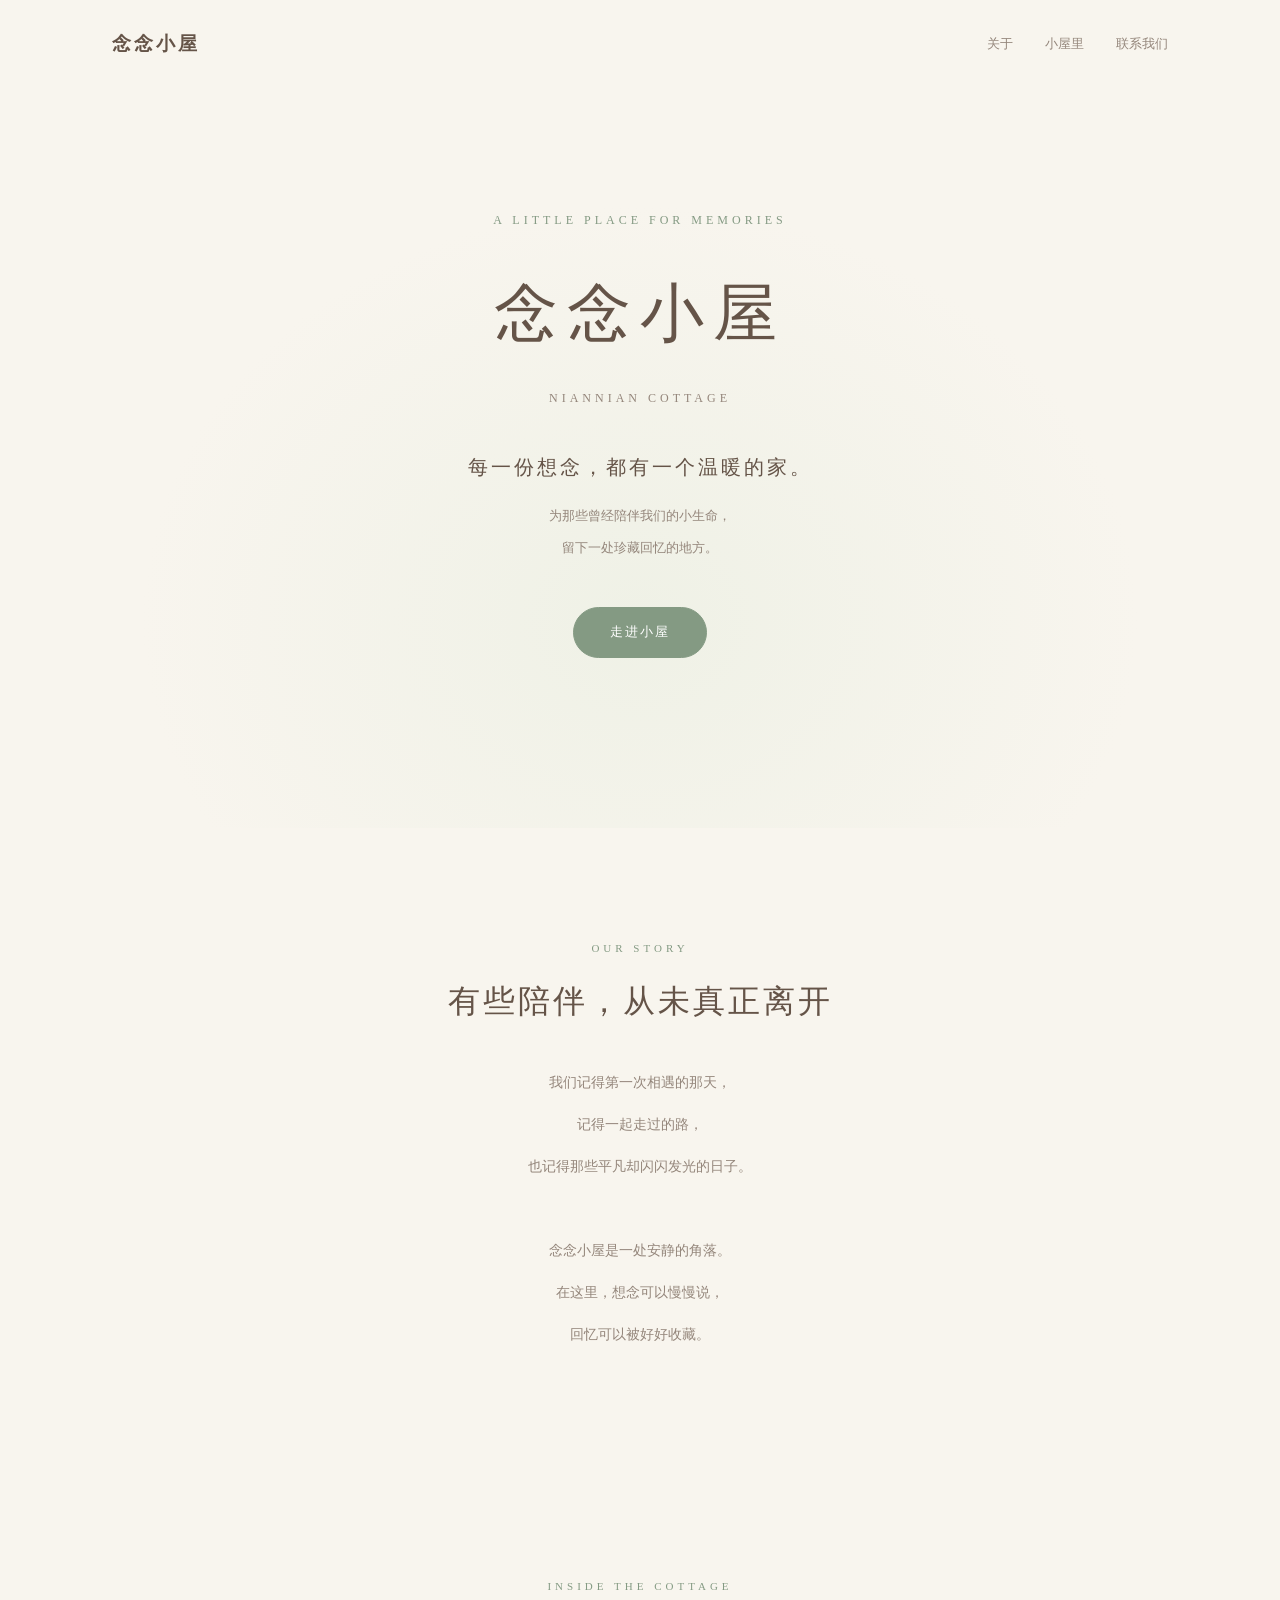
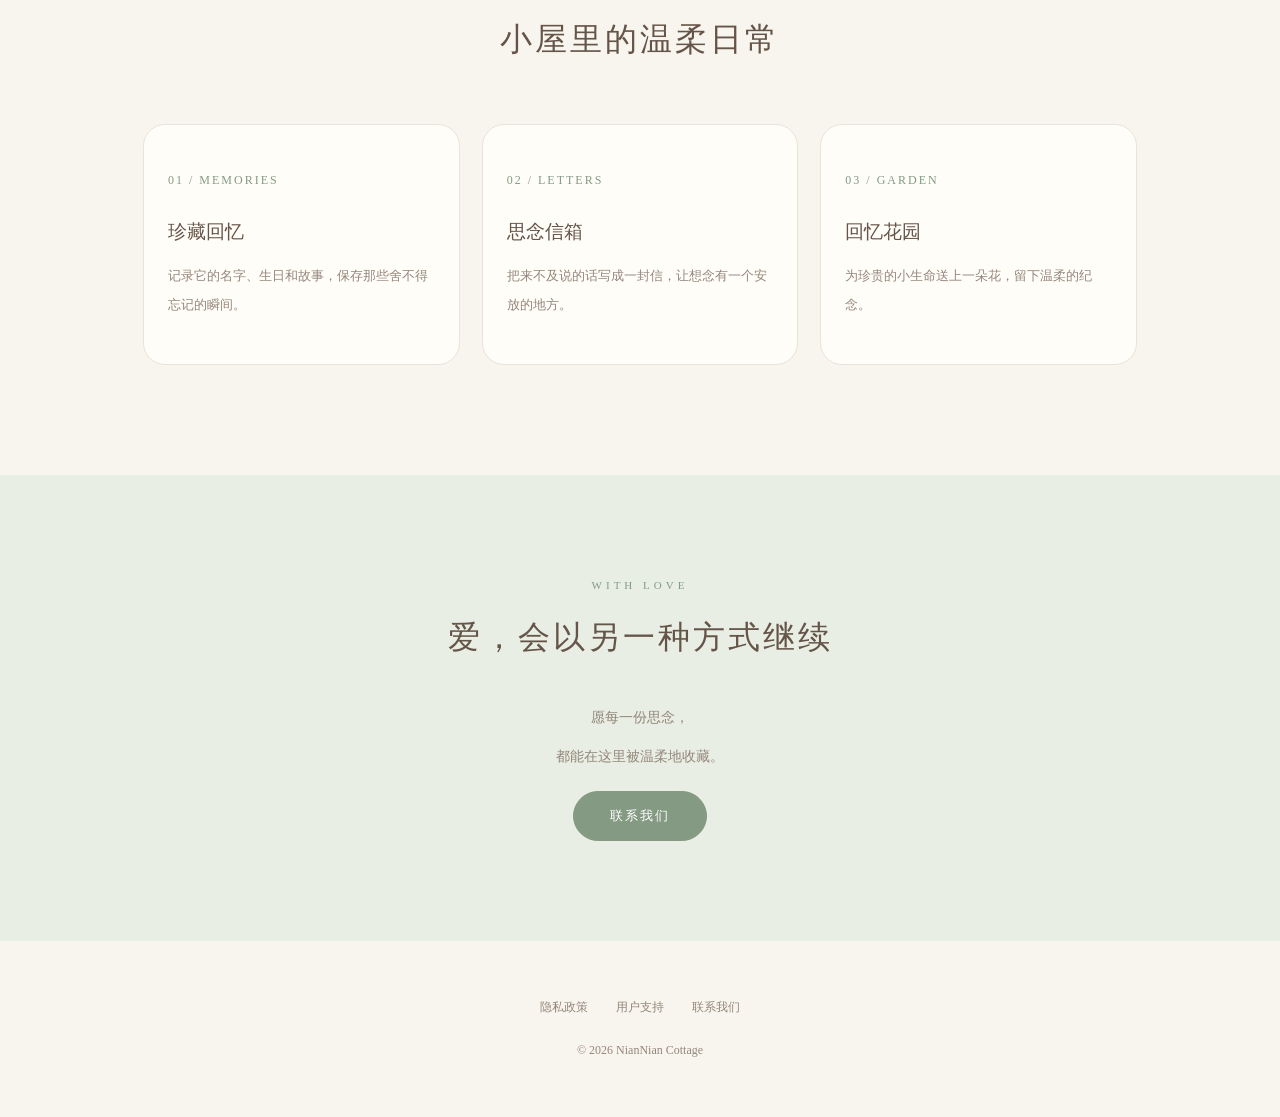
==== index.html @ 9a3329bd "Create index.html" ====
<!DOCTYPE html>
<html lang="zh-CN">
<head>
  <meta charset="UTF-8">
  <meta name="viewport" content="width=device-width, initial-scale=1.0">
  <meta name="theme-color" content="#F8F5EE">
  <meta name="description" content="念念小屋，为每一份珍贵的陪伴留下一处温暖的家。">
  <title>念念小屋 | NianNian Cottage</title>

  <style>
    :root {
      --cream: #F8F5EE;
      --paper: #FFFDF8;
      --brown: #655448;
      --muted: #94867B;
      --sage: #849A83;
      --light-green: #E8EEE4;
      --line: #E9E3D9;
    }

    * { box-sizing: border-box; }

    html { scroll-behavior: smooth; }

    body {
      margin: 0;
      background: var(--cream);
      color: var(--brown);
      font-family: "Noto Serif SC", "Songti SC",
                   "Microsoft YaHei", serif;
      line-height: 1.9;
      overflow-x: hidden;
    }

    a { color: inherit; text-decoration: none; }

    header {
      position: relative;
      z-index: 5;
      display: flex;
      justify-content: space-between;
      align-items: center;
      max-width: 1120px;
      margin: auto;
      padding: 26px 32px;
    }

    .logo {
      font-size: 19px;
      font-weight: 600;
      letter-spacing: 3px;
    }

    nav { display: flex; gap: 32px; }

    nav a {
      font-size: 13px;
      color: var(--muted);
      transition: color .3s;
    }

    nav a:hover { color: var(--sage); }

    .hero {
      position: relative;
      min-height: 740px;
      display: flex;
      align-items: center;
      justify-content: center;
      text-align: center;
      padding: 90px 24px 140px;
      overflow: hidden;
      background:
        radial-gradient(ellipse at 50% 72%,
          #EFF1E6 0%, transparent 55%),
        var(--cream);
    }

    .hero-content {
      position: relative;
      z-index: 2;
      animation: appear 1.7s ease both;
    }

    .eyebrow {
      color: var(--sage);
      font-size: 12px;
      letter-spacing: 4px;
      margin-bottom: 22px;
    }

    h1 {
      font-size: clamp(38px, 6vw, 64px);
      font-weight: 500;
      letter-spacing: 9px;
      margin: 0 0 12px;
    }

    .english {
      color: var(--muted);
      font-size: 12px;
      letter-spacing: 4px;
      margin-bottom: 38px;
    }

    .hero-message {
      font-size: clamp(16px, 2vw, 20px);
      letter-spacing: 3px;
      margin-bottom: 14px;
    }

    .hero-sub {
      font-size: 13px;
      color: var(--muted);
      line-height: 2.5;
      margin-bottom: 42px;
    }

    .button {
      display: inline-block;
      border: 1px solid var(--sage);
      background: var(--sage);
      color: white;
      padding: 12px 36px;
      border-radius: 30px;
      font-size: 13px;
      letter-spacing: 2px;
      transition: transform .3s, background .3s;
    }

    .button:hover {
      transform: translateY(-3px);
      background: #70876F;
    }

    .petal {
      position: absolute;
      top: -40px;
      width: 11px;
      height: 17px;
      border-radius: 80% 10% 80% 10%;
      background: #EAC9C4;
      opacity: .55;
      pointer-events: none;
      animation: fall linear infinite;
    }

    @keyframes fall {
      0% {
        transform: translate3d(0,-30px,0) rotate(0);
        opacity: 0;
      }
      12% { opacity: .55; }
      85% { opacity: .45; }
      100% {
        transform: translate3d(90px,850px,0) rotate(270deg);
        opacity: 0;
      }
    }

    @keyframes appear {
      from { opacity: 0; transform: translateY(24px); }
      to { opacity: 1; transform: translateY(0); }
    }

    section.content {
      max-width: 1050px;
      margin: auto;
      padding: 110px 28px;
      text-align: center;
    }

    .section-label {
      font-size: 11px;
      letter-spacing: 4px;
      color: var(--sage);
      margin-bottom: 12px;
    }

    h2 {
      font-size: clamp(23px, 3vw, 32px);
      font-weight: 500;
      letter-spacing: 3px;
      margin: 0 0 30px;
    }

    .intro {
      max-width: 600px;
      margin: auto;
      font-size: 14px;
      line-height: 3;
      color: var(--muted);
    }

    .features {
      display: grid;
      grid-template-columns: repeat(3, 1fr);
      gap: 22px;
      margin-top: 55px;
    }

    .feature {
      background: var(--paper);
      border: 1px solid var(--line);
      border-radius: 22px;
      padding: 44px 24px;
      text-align: left;
      transition: transform .4s, box-shadow .4s;
    }

    .feature:hover {
      transform: translateY(-5px);
      box-shadow: 0 12px 35px #6554480B;
    }

    .feature-number {
      color: var(--sage);
      font-size: 12px;
      letter-spacing: 2px;
    }

    .feature h3 {
      font-size: 19px;
      font-weight: 500;
      margin: 22px 0 12px;
    }

    .feature p {
      color: var(--muted);
      font-size: 13px;
      line-height: 2.2;
      margin: 0;
    }

    .letter-section {
      background: var(--light-green);
      padding: 100px 25px;
      text-align: center;
    }

    .letter-section p {
      font-size: 14px;
      color: var(--muted);
      line-height: 2.8;
    }

    footer {
      text-align: center;
      padding: 55px 20px;
      color: var(--muted);
      font-size: 12px;
    }

    .footer-links {
      display: flex;
      justify-content: center;
      gap: 28px;
      margin-bottom: 20px;
    }

    .reveal {
      opacity: 0;
      transform: translateY(25px);
      transition: opacity 1s ease, transform 1s ease;
    }

    .reveal.visible {
      opacity: 1;
      transform: translateY(0);
    }

    @media (max-width: 700px) {
      header { padding: 22px 20px; }
      .logo { font-size: 15px; }
      nav { gap: 15px; }
      nav a { font-size: 11px; }
      .hero { min-height: 650px; }
      h1 { letter-spacing: 5px; }
      .features { grid-template-columns: 1fr; }
      section.content { padding: 80px 24px; }
      .feature { padding: 32px 26px; }
    }

    @media (prefers-reduced-motion: reduce) {
      *, *::before, *::after {
        animation: none !important;
        transition: none !important;
        scroll-behavior: auto !important;
      }
      .reveal { opacity: 1; transform: none; }
    }
  </style>
</head>

<body>
  <header>
    <a class="logo" href="#">念念小屋</a>
    <nav>
      <a href="#about">关于</a>
      <a href="#features">小屋里</a>
      <a href="#contact">联系我们</a>
    </nav>
  </header>

  <main>
    <section class="hero" id="home">
      <div class="hero-content">
        <div class="eyebrow">A LITTLE PLACE FOR MEMORIES</div>
        <h1>念念小屋</h1>
        <div class="english">NIANNIAN COTTAGE</div>

        <div class="hero-message">
          每一份想念，都有一个温暖的家。
        </div>

        <p class="hero-sub">
          为那些曾经陪伴我们的小生命，<br>
          留下一处珍藏回忆的地方。
        </p>

        <a class="button" href="#about">走进小屋</a>
      </div>
    </section>

    <section class="content reveal" id="about">
      <div class="section-label">OUR STORY</div>
      <h2>有些陪伴，从未真正离开</h2>

      <p class="intro">
        我们记得第一次相遇的那天，<br>
        记得一起走过的路，<br>
        也记得那些平凡却闪闪发光的日子。<br><br>
        念念小屋是一处安静的角落。<br>
        在这里，想念可以慢慢说，<br>
        回忆可以被好好收藏。
      </p>
    </section>

    <section class="content" id="features">
      <div class="reveal">
        <div class="section-label">INSIDE THE COTTAGE</div>
        <h2>小屋里的温柔日常</h2>
      </div>

      <div class="features">
        <article class="feature reveal">
          <div class="feature-number">01 / MEMORIES</div>
          <h3>珍藏回忆</h3>
          <p>记录它的名字、生日和故事，保存那些舍不得忘记的瞬间。</p>
        </article>

        <article class="feature reveal">
          <div class="feature-number">02 / LETTERS</div>
          <h3>思念信箱</h3>
          <p>把来不及说的话写成一封信，让想念有一个安放的地方。</p>
        </article>

        <article class="feature reveal">
          <div class="feature-number">03 / GARDEN</div>
          <h3>回忆花园</h3>
          <p>为珍贵的小生命送上一朵花，留下温柔的纪念。</p>
        </article>
      </div>
    </section>

    <section class="letter-section" id="contact">
      <div class="reveal">
        <div class="section-label">WITH LOVE</div>
        <h2>爱，会以另一种方式继续</h2>
        <p>
          愿每一份思念，<br>
          都能在这里被温柔地收藏。
        </p>
        <a class="button" href="mailto:nianniancottage@yeah.net">
          联系我们
        </a>
      </div>
    </section>
  </main>

  <footer>
    <div class="footer-links">
      <a href="privacy.html">隐私政策</a>
      <a href="support.html">用户支持</a>
      <a href="mailto:nianniancottage@yeah.net">联系我们</a>
    </div>
    <div>© 2026 NianNian Cottage</div>
  </footer>

  <script>
    // 少量缓慢飘落的花瓣
    const hero = document.querySelector(".hero");

    for (let i = 0; i < 9; i++) {
      const petal = document.createElement("span");
      petal.className = "petal";
      petal.style.left = (8 + Math.random() * 84) + "%";
      petal.style.animationDuration = (12 + Math.random() * 10) + "s";
      petal.style.animationDelay = (-Math.random() * 20) + "s";
      petal.style.transform = `scale(${0.6 + Math.random() * 0.6})`;
      hero.appendChild(petal);
    }

    // 滚动时柔和浮现
    if ("IntersectionObserver" in window) {
      const observer = new IntersectionObserver(entries => {
        entries.forEach(entry => {
          if (entry.isIntersecting) {
            entry.target.classList.add("visible");
            observer.unobserve(entry.target);
          }
        });
      }, { threshold: 0.12 });

      document.querySelectorAll(".reveal").forEach(el => {
        observer.observe(el);
      });
    } else {
      document.querySelectorAll(".reveal").forEach(el => {
        el.classList.add("visible");
      });
    }
  </script>
</body>
</html>
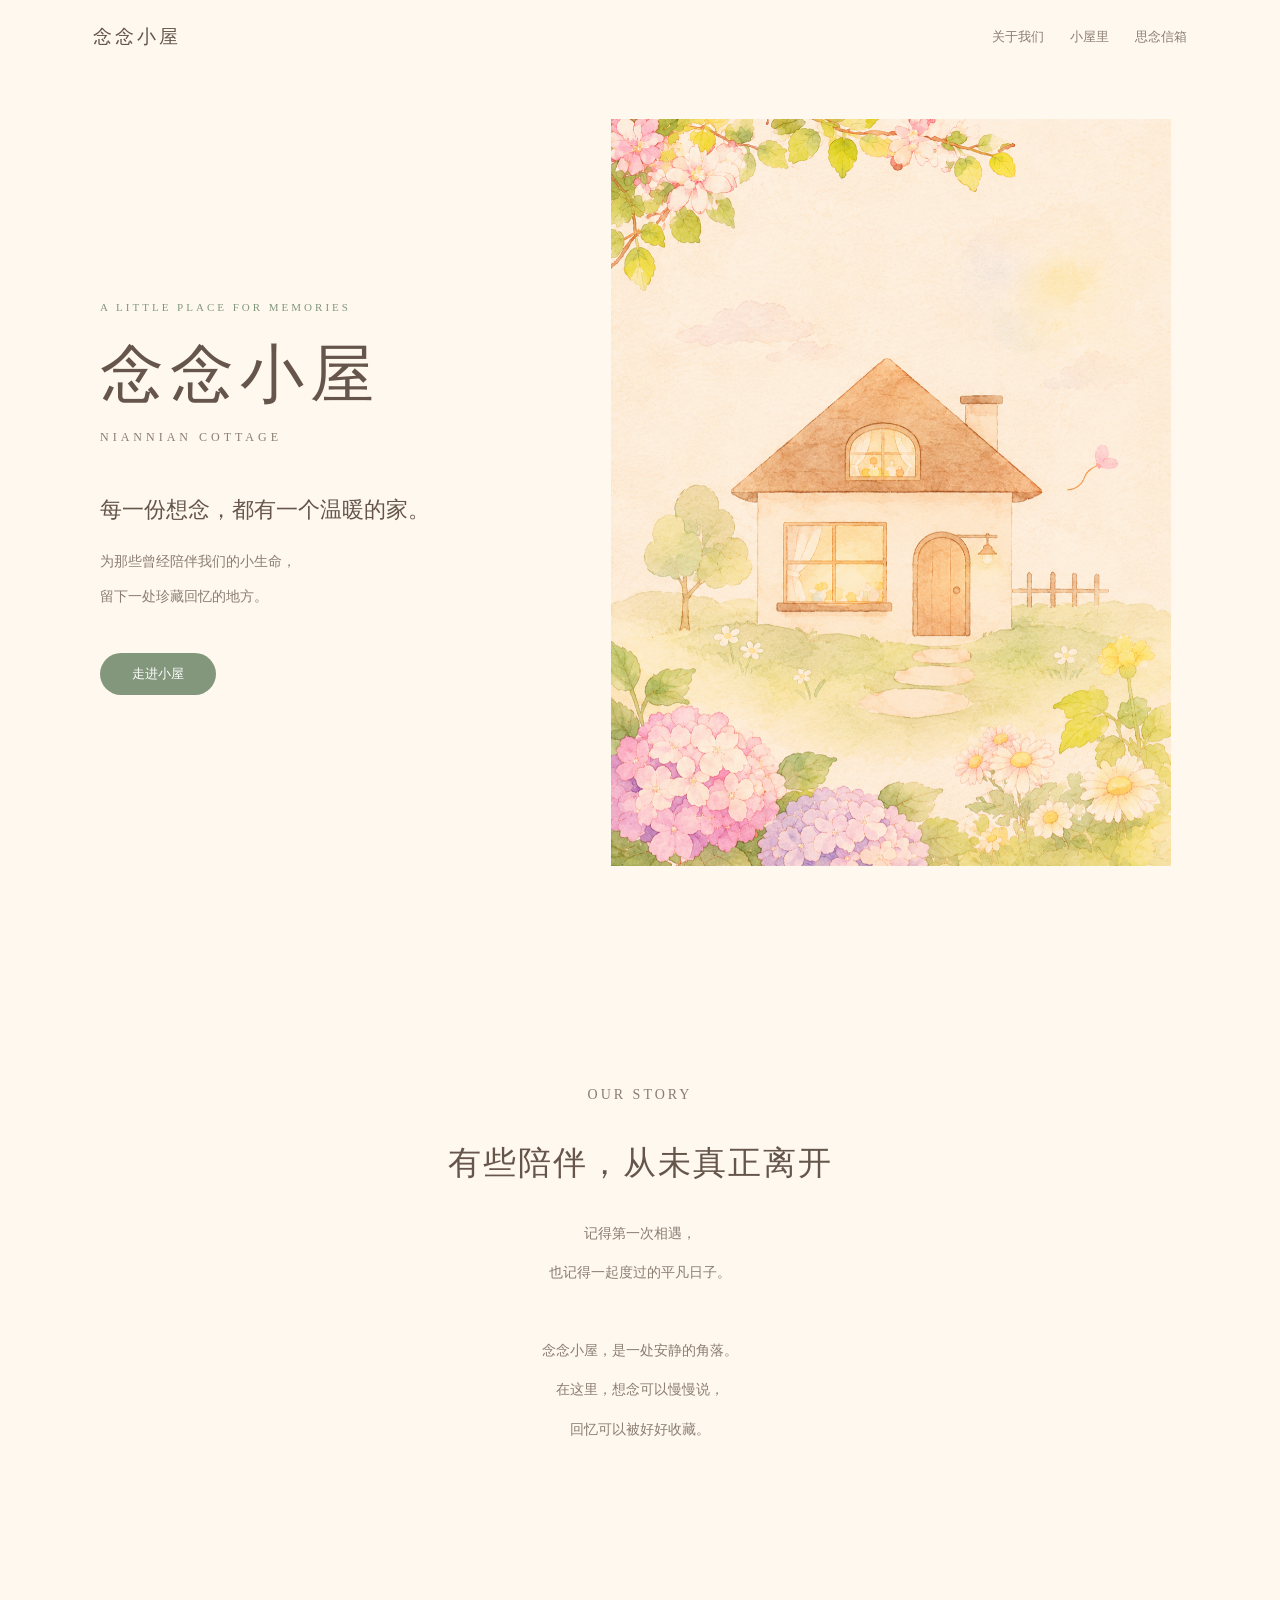
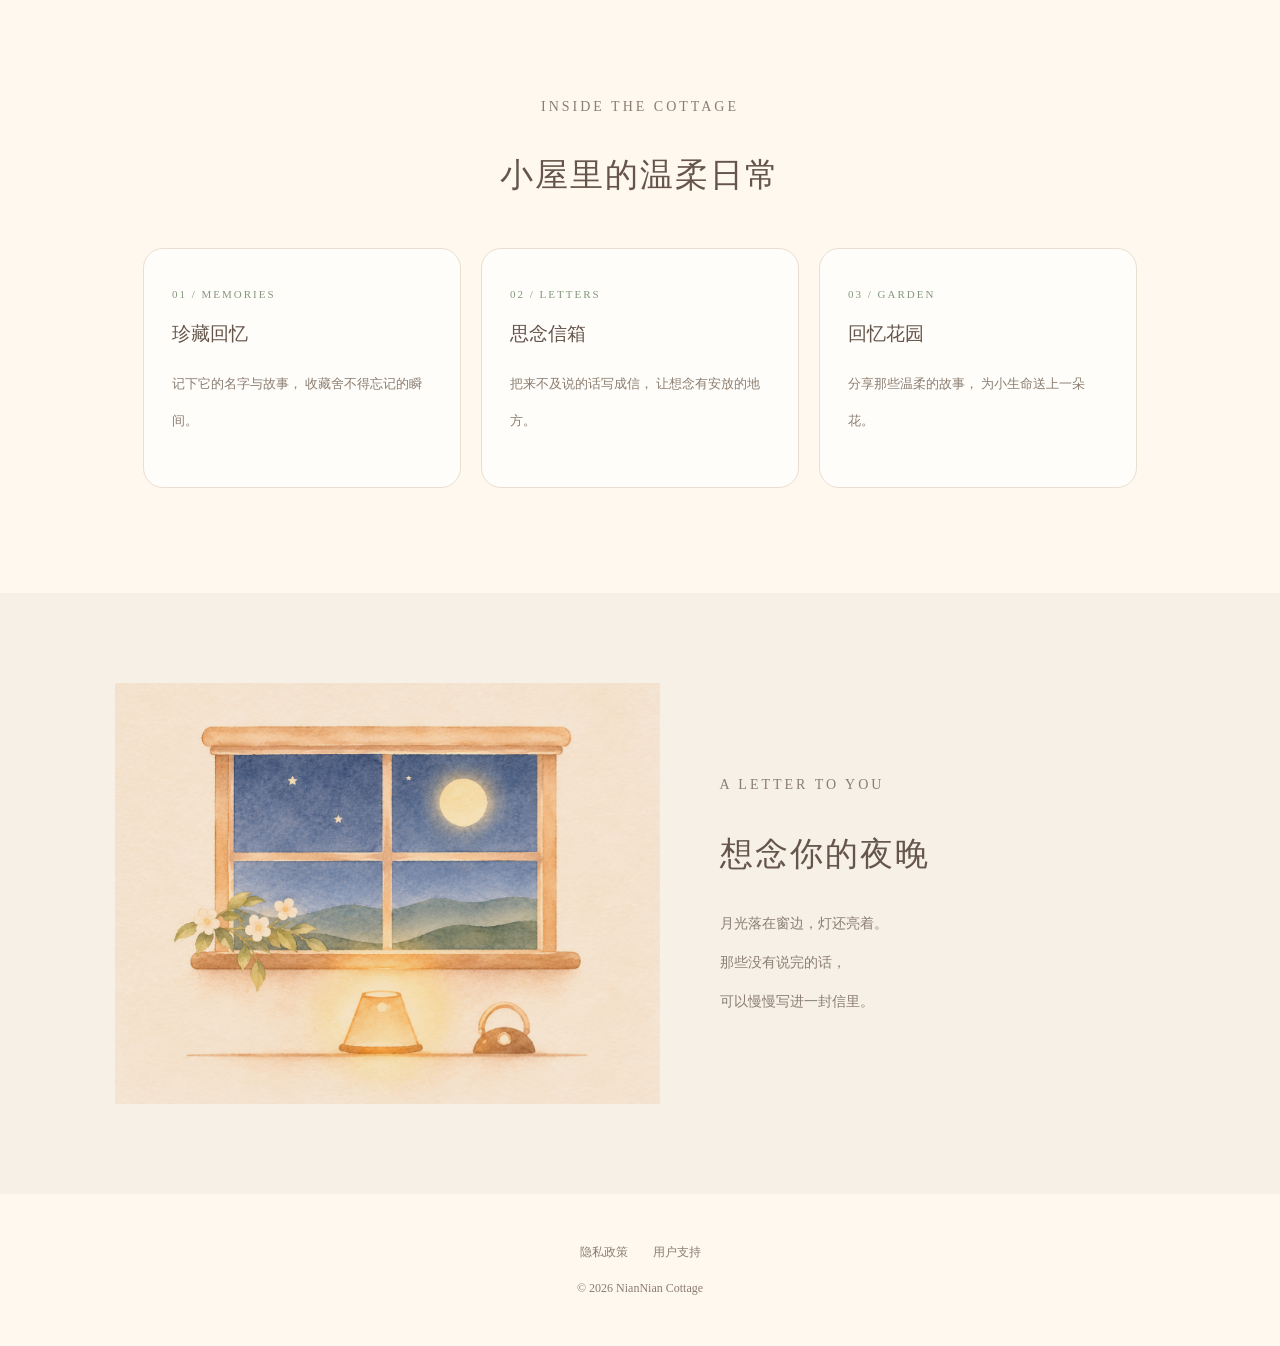
==== commit 7de729f2: "Update index.html" ====
--- a/index.html
+++ b/index.html
@@ -2,425 +2,430 @@
 <!DOCTYPE html>
 <html lang="zh-CN">
 <head>
-  <meta charset="UTF-8">
-  <meta name="viewport" content="width=device-width, initial-scale=1.0">
-  <meta name="theme-color" content="#F8F5EE">
-  <meta name="description" content="念念小屋，为每一份珍贵的陪伴留下一处温暖的家。">
-  <title>念念小屋 | NianNian Cottage</title>
-
-  <style>
-    :root {
-      --cream: #F8F5EE;
-      --paper: #FFFDF8;
-      --brown: #655448;
-      --muted: #94867B;
-      --sage: #849A83;
-      --light-green: #E8EEE4;
-      --line: #E9E3D9;
-    }
-
-    * { box-sizing: border-box; }
-
-    html { scroll-behavior: smooth; }
-
-    body {
-      margin: 0;
-      background: var(--cream);
-      color: var(--brown);
-      font-family: "Noto Serif SC", "Songti SC",
-                   "Microsoft YaHei", serif;
-      line-height: 1.9;
-      overflow-x: hidden;
-    }
-
-    a { color: inherit; text-decoration: none; }
-
-    header {
-      position: relative;
-      z-index: 5;
-      display: flex;
-      justify-content: space-between;
-      align-items: center;
-      max-width: 1120px;
-      margin: auto;
-      padding: 26px 32px;
-    }
-
-    .logo {
-      font-size: 19px;
-      font-weight: 600;
-      letter-spacing: 3px;
-    }
-
-    nav { display: flex; gap: 32px; }
-
-    nav a {
-      font-size: 13px;
-      color: var(--muted);
-      transition: color .3s;
-    }
-
-    nav a:hover { color: var(--sage); }
-
-    .hero {
-      position: relative;
-      min-height: 740px;
-      display: flex;
-      align-items: center;
-      justify-content: center;
-      text-align: center;
-      padding: 90px 24px 140px;
-      overflow: hidden;
-      background:
-        radial-gradient(ellipse at 50% 72%,
-          #EFF1E6 0%, transparent 55%),
-        var(--cream);
-    }
-
-    .hero-content {
-      position: relative;
-      z-index: 2;
-      animation: appear 1.7s ease both;
-    }
-
-    .eyebrow {
-      color: var(--sage);
-      font-size: 12px;
-      letter-spacing: 4px;
-      margin-bottom: 22px;
-    }
-
-    h1 {
-      font-size: clamp(38px, 6vw, 64px);
-      font-weight: 500;
-      letter-spacing: 9px;
-      margin: 0 0 12px;
-    }
-
-    .english {
-      color: var(--muted);
-      font-size: 12px;
-      letter-spacing: 4px;
-      margin-bottom: 38px;
-    }
-
-    .hero-message {
-      font-size: clamp(16px, 2vw, 20px);
-      letter-spacing: 3px;
-      margin-bottom: 14px;
-    }
-
-    .hero-sub {
-      font-size: 13px;
-      color: var(--muted);
-      line-height: 2.5;
-      margin-bottom: 42px;
-    }
-
-    .button {
-      display: inline-block;
-      border: 1px solid var(--sage);
-      background: var(--sage);
-      color: white;
-      padding: 12px 36px;
-      border-radius: 30px;
-      font-size: 13px;
-      letter-spacing: 2px;
-      transition: transform .3s, background .3s;
-    }
-
-    .button:hover {
-      transform: translateY(-3px);
-      background: #70876F;
-    }
-
-    .petal {
-      position: absolute;
-      top: -40px;
-      width: 11px;
-      height: 17px;
-      border-radius: 80% 10% 80% 10%;
-      background: #EAC9C4;
-      opacity: .55;
-      pointer-events: none;
-      animation: fall linear infinite;
-    }
-
-    @keyframes fall {
-      0% {
-        transform: translate3d(0,-30px,0) rotate(0);
-        opacity: 0;
+<meta charset="UTF-8">
+<meta name="viewport" content="width=device-width,initial-scale=1">
+<title>念念小屋 | NianNian Cottage</title>
+<meta name="description" content="每一份想念，都有一个温暖的家。">
+<style>
+:root {
+  --paper:#fff8ef;
+  --ink:#65554a;
+  --muted:#8b7d71;
+  --sage:#83977d;
+}
+* {box-sizing:border-box}
+html {scroll-behavior:smooth}
+body {
+  margin:0;
+  background:var(--paper);
+  color:var(--ink);
+  font-family:"Noto Serif SC","Songti SC","Microsoft YaHei",serif;
+}
+a {color:inherit;text-decoration:none}
+header {
+  max-width:1150px;
+  margin:auto;
+  padding:24px 28px;
+  display:flex;
+  align-items:center;
+  justify-content:space-between;
+}
+.logo {font-size:19px;letter-spacing:3px}
+nav {display:flex;gap:26px}
+nav a {font-size:13px;color:var(--muted)}
+nav a:hover {color:var(--sage)}
+.hero {
+  max-width:1150px;
+  margin:auto;
+  min-height:680px;
+  padding:45px 35px 90px;
+  display:grid;
+  grid-template-columns:0.9fr 1.1fr;
+  align-items:center;
+  gap:30px;
+  position:relative;
+}
+.hero-copy {
+  position:relative;
+  z-index:2;
+  animation:rise 1.5s ease both;
+}
+.eyebrow {
+  font-size:11px;
+  letter-spacing:3px;
+  color:var(--sage);
+}
+h1 {
+  font-size:clamp(40px,5vw,65px);
+  font-weight:500;
+  letter-spacing:6px;
+  margin:18px 0 8px;
+}
+.english {
+  font-size:12px;
+  letter-spacing:4px;
+  color:var(--muted);
+}
+.tagline {
+  font-size:clamp(17px,2vw,22px);
+  margin:45px 0 15px;
+  line-height:1.8;
+}
+.description {
+  font-size:14px;
+  line-height:2.5;
+  color:var(--muted);
+}
+.button {
+  display:inline-block;
+  margin-top:25px;
+  background:var(--sage);
+  color:white;
+  border-radius:30px;
+  padding:12px 32px;
+  font-size:13px;
+  transition:transform .3s,background .3s;
+}
+.button:hover {
+  transform:translateY(-3px);
+  background:#70876e;
+}
+.hero-art {
+  width:100%;
+  max-width:560px;
+  justify-self:center;
+}
+.hero-art img {
+  width:100%;
+  height:auto;
+  display:block;
+  mix-blend-mode:multiply;
+  animation:rise 1.7s ease both;
+}
+.petals {
+  position:absolute;
+  inset:0;
+  overflow:hidden;
+  pointer-events:none;
+}
+.petal {
+  position:absolute;
+  top:-25px;
+  width:10px;
+  height:15px;
+  background:#eebcba;
+  opacity:.5;
+  border-radius:80% 10% 70% 15%;
+  animation:fall linear infinite;
+}
+.section {
+  max-width:1050px;
+  margin:auto;
+  padding:105px 28px;
+  text-align:center;
+}
+.section h2,.night h2 {
+  font-size:clamp(24px,3vw,33px);
+  font-weight:500;
+  letter-spacing:2px;
+}
+.section p,.night p {
+  font-size:14px;
+  color:var(--muted);
+  line-height:2.8;
+}
+.cards {
+  display:grid;
+  grid-template-columns:repeat(3,1fr);
+  gap:20px;
+  margin-top:50px;
+  text-align:left;
+}
+.card {
+  background:#fffdf9;
+  border:1px solid #e9dfd1;
+  border-radius:20px;
+  padding:35px 28px;
+}
+.card small {
+  font-size:11px;
+  color:var(--sage);
+  letter-spacing:2px;
+}
+.card h3 {
+  font-size:19px;
+  font-weight:500;
+}
+.card p {font-size:13px}
+.night {
+  background:#f6f0e7;
+  padding:90px 28px;
+}
+.night-inner {
+  max-width:1050px;
+  margin:auto;
+  display:grid;
+  grid-template-columns:1.1fr .9fr;
+  align-items:center;
+  gap:60px;
+}
+.night-art {position:relative}
+.night-art img {
+  display:block;
+  width:100%;
+  height:auto;
+  mix-blend-mode:multiply;
+}
+.night-glow {
+  position:absolute;
+  left:43%;
+  top:62%;
+  width:24%;
+  aspect-ratio:1;
+  border-radius:50%;
+  background:radial-gradient(
+    circle,
+    rgba(255,209,128,.2),
+    transparent 70%
+  );
+  filter:blur(13px);
+  pointer-events:none;
+  animation:glow 5s ease-in-out infinite;
+}
+footer {
+  padding:50px 20px;
+  text-align:center;
+  color:var(--muted);
+  font-size:12px;
+}
+.footer-links {
+  display:flex;
+  justify-content:center;
+  gap:25px;
+  margin-bottom:20px;
+}
+.reveal {
+  opacity:0;
+  transform:translateY(24px);
+  transition:opacity 1s ease,transform 1s ease;
+}
+.reveal.visible {
+  opacity:1;
+  transform:none;
+}
+@keyframes rise {
+  from {opacity:0;transform:translateY(25px)}
+  to {opacity:1;transform:translateY(0)}
+}
+@keyframes fall {
+  0% {
+    transform:translate(0,-30px) rotate(0deg);
+    opacity:0;
+  }
+  15% {opacity:.5}
+  85% {opacity:.4}
+  100% {
+    transform:translate(75px,730px) rotate(250deg);
+    opacity:0;
+  }
+}
+@keyframes glow {
+  0%,100% {opacity:.5}
+  50% {opacity:1}
+}
+@media(max-width:760px) {
+  header {padding:20px}
+  .logo {font-size:15px}
+  nav {gap:14px}
+  nav a {font-size:11px}
+  .hero {
+    grid-template-columns:1fr;
+    text-align:center;
+    min-height:auto;
+    padding:65px 20px 70px;
+  }
+  .hero-art {max-width:440px}
+  .tagline {margin-top:30px}
+  .section {padding:75px 22px}
+  .cards {grid-template-columns:1fr}
+  .night {padding:70px 22px}
+  .night-inner {
+    grid-template-columns:1fr;
+    gap:25px;
+  }
+  .night-copy {text-align:center}
+}
+@media(prefers-reduced-motion:reduce) {
+  *,*::before,*::after {
+    animation:none!important;
+    transition:none!important;
+    scroll-behavior:auto!important;
+  }
+  .reveal {opacity:1;transform:none}
+}
+</style>
+</head>
+<body>
+
+<header>
+  <a class="logo" href="#home">念念小屋</a>
+  <nav>
+    <a href="#about">关于我们</a>
+    <a href="#features">小屋里</a>
+    <a href="#letters">思念信箱</a>
+  </nav>
+</header>
+
+<main>
+  <section class="hero" id="home">
+    <div class="petals" aria-hidden="true"></div>
+
+    <div class="hero-copy">
+      <p class="eyebrow">A LITTLE PLACE FOR MEMORIES</p>
+      <h1>念念小屋</h1>
+      <p class="english">NIANNIAN COTTAGE</p>
+      <p class="tagline">
+        每一份想念，都有一个温暖的家。
+      </p>
+      <p class="description">
+        为那些曾经陪伴我们的小生命，<br>
+        留下一处珍藏回忆的地方。
+      </p>
+      <a class="button" href="#about">走进小屋</a>
+    </div>
+
+    <div class="hero-art">
+      <img
+        src="cottage.png"
+        alt="春日花园里的念念小屋"
+      >
+    </div>
+  </section>
+
+  <section class="section reveal" id="about">
+    <p class="eyebrow">OUR STORY</p>
+    <h2>有些陪伴，从未真正离开</h2>
+    <p>
+      记得第一次相遇，<br>
+      也记得一起度过的平凡日子。<br><br>
+      念念小屋，是一处安静的角落。<br>
+      在这里，想念可以慢慢说，<br>
+      回忆可以被好好收藏。
+    </p>
+  </section>
+
+  <section class="section" id="features">
+    <div class="reveal">
+      <p class="eyebrow">INSIDE THE COTTAGE</p>
+      <h2>小屋里的温柔日常</h2>
+    </div>
+
+    <div class="cards">
+      <article class="card reveal">
+        <small>01 / MEMORIES</small>
+        <h3>珍藏回忆</h3>
+        <p>
+          记下它的名字与故事，
+          收藏舍不得忘记的瞬间。
+        </p>
+      </article>
+
+      <article class="card reveal">
+        <small>02 / LETTERS</small>
+        <h3>思念信箱</h3>
+        <p>
+          把来不及说的话写成信，
+          让想念有安放的地方。
+        </p>
+      </article>
+
+      <article class="card reveal">
+        <small>03 / GARDEN</small>
+        <h3>回忆花园</h3>
+        <p>
+          分享那些温柔的故事，
+          为小生命送上一朵花。
+        </p>
+      </article>
+    </div>
+  </section>
+
+  <section class="night" id="letters">
+    <div class="night-inner">
+      <div class="night-art reveal">
+        <img
+          src="window-night.png"
+          alt="月光下温暖的窗边"
+          loading="lazy"
+        >
+        <div class="night-glow"></div>
+      </div>
+
+      <div class="night-copy reveal">
+        <p class="eyebrow">A LETTER TO YOU</p>
+        <h2>想念你的夜晚</h2>
+        <p>
+          月光落在窗边，灯还亮着。<br>
+          那些没有说完的话，<br>
+          可以慢慢写进一封信里。
+        </p>
+      </div>
+    </div>
+  </section>
+</main>
+
+<footer>
+  <div class="footer-links">
+    <a href="privacy.html">隐私政策</a>
+    <a href="support.html">用户支持</a>
+  </div>
+  <div>© 2026 NianNian Cottage</div>
+</footer>
+
+<script>
+const reduceMotion = window.matchMedia(
+  "(prefers-reduced-motion: reduce)"
+).matches;
+
+// 轻柔花瓣动画
+if (!reduceMotion) {
+  const holder = document.querySelector(".petals");
+
+  for (let i = 0; i < 7; i++) {
+    const petal = document.createElement("span");
+    petal.className = "petal";
+
+    petal.style.left =
+      (8 + Math.random() * 84) + "%";
+
+    petal.style.animationDuration =
+      (14 + Math.random() * 9) + "s";
+
+    petal.style.animationDelay =
+      (-Math.random() * 22) + "s";
+
+    holder.appendChild(petal);
+  }
+}
+
+// 页面滚动淡入
+const elements = document.querySelectorAll(".reveal");
+
+if ("IntersectionObserver" in window && !reduceMotion) {
+  const observer = new IntersectionObserver(entries => {
+    entries.forEach(entry => {
+      if (entry.isIntersecting) {
+        entry.target.classList.add("visible");
+        observer.unobserve(entry.target);
       }
-      12% { opacity: .55; }
-      85% { opacity: .45; }
-      100% {
-        transform: translate3d(90px,850px,0) rotate(270deg);
-        opacity: 0;
-      }
-    }
-
-    @keyframes appear {
-      from { opacity: 0; transform: translateY(24px); }
-      to { opacity: 1; transform: translateY(0); }
-    }
-
-    section.content {
-      max-width: 1050px;
-      margin: auto;
-      padding: 110px 28px;
-      text-align: center;
-    }
-
-    .section-label {
-      font-size: 11px;
-      letter-spacing: 4px;
-      color: var(--sage);
-      margin-bottom: 12px;
-    }
-
-    h2 {
-      font-size: clamp(23px, 3vw, 32px);
-      font-weight: 500;
-      letter-spacing: 3px;
-      margin: 0 0 30px;
-    }
-
-    .intro {
-      max-width: 600px;
-      margin: auto;
-      font-size: 14px;
-      line-height: 3;
-      color: var(--muted);
-    }
-
-    .features {
-      display: grid;
-      grid-template-columns: repeat(3, 1fr);
-      gap: 22px;
-      margin-top: 55px;
-    }
-
-    .feature {
-      background: var(--paper);
-      border: 1px solid var(--line);
-      border-radius: 22px;
-      padding: 44px 24px;
-      text-align: left;
-      transition: transform .4s, box-shadow .4s;
-    }
-
-    .feature:hover {
-      transform: translateY(-5px);
-      box-shadow: 0 12px 35px #6554480B;
-    }
-
-    .feature-number {
-      color: var(--sage);
-      font-size: 12px;
-      letter-spacing: 2px;
-    }
-
-    .feature h3 {
-      font-size: 19px;
-      font-weight: 500;
-      margin: 22px 0 12px;
-    }
-
-    .feature p {
-      color: var(--muted);
-      font-size: 13px;
-      line-height: 2.2;
-      margin: 0;
-    }
-
-    .letter-section {
-      background: var(--light-green);
-      padding: 100px 25px;
-      text-align: center;
-    }
-
-    .letter-section p {
-      font-size: 14px;
-      color: var(--muted);
-      line-height: 2.8;
-    }
-
-    footer {
-      text-align: center;
-      padding: 55px 20px;
-      color: var(--muted);
-      font-size: 12px;
-    }
-
-    .footer-links {
-      display: flex;
-      justify-content: center;
-      gap: 28px;
-      margin-bottom: 20px;
-    }
-
-    .reveal {
-      opacity: 0;
-      transform: translateY(25px);
-      transition: opacity 1s ease, transform 1s ease;
-    }
-
-    .reveal.visible {
-      opacity: 1;
-      transform: translateY(0);
-    }
-
-    @media (max-width: 700px) {
-      header { padding: 22px 20px; }
-      .logo { font-size: 15px; }
-      nav { gap: 15px; }
-      nav a { font-size: 11px; }
-      .hero { min-height: 650px; }
-      h1 { letter-spacing: 5px; }
-      .features { grid-template-columns: 1fr; }
-      section.content { padding: 80px 24px; }
-      .feature { padding: 32px 26px; }
-    }
-
-    @media (prefers-reduced-motion: reduce) {
-      *, *::before, *::after {
-        animation: none !important;
-        transition: none !important;
-        scroll-behavior: auto !important;
-      }
-      .reveal { opacity: 1; transform: none; }
-    }
-  </style>
-</head>
-
-<body>
-  <header>
-    <a class="logo" href="#">念念小屋</a>
-    <nav>
-      <a href="#about">关于</a>
-      <a href="#features">小屋里</a>
-      <a href="#contact">联系我们</a>
-    </nav>
-  </header>
-
-  <main>
-    <section class="hero" id="home">
-      <div class="hero-content">
-        <div class="eyebrow">A LITTLE PLACE FOR MEMORIES</div>
-        <h1>念念小屋</h1>
-        <div class="english">NIANNIAN COTTAGE</div>
-
-        <div class="hero-message">
-          每一份想念，都有一个温暖的家。
-        </div>
-
-        <p class="hero-sub">
-          为那些曾经陪伴我们的小生命，<br>
-          留下一处珍藏回忆的地方。
-        </p>
-
-        <a class="button" href="#about">走进小屋</a>
-      </div>
-    </section>
-
-    <section class="content reveal" id="about">
-      <div class="section-label">OUR STORY</div>
-      <h2>有些陪伴，从未真正离开</h2>
-
-      <p class="intro">
-        我们记得第一次相遇的那天，<br>
-        记得一起走过的路，<br>
-        也记得那些平凡却闪闪发光的日子。<br><br>
-        念念小屋是一处安静的角落。<br>
-        在这里，想念可以慢慢说，<br>
-        回忆可以被好好收藏。
-      </p>
-    </section>
-
-    <section class="content" id="features">
-      <div class="reveal">
-        <div class="section-label">INSIDE THE COTTAGE</div>
-        <h2>小屋里的温柔日常</h2>
-      </div>
-
-      <div class="features">
-        <article class="feature reveal">
-          <div class="feature-number">01 / MEMORIES</div>
-          <h3>珍藏回忆</h3>
-          <p>记录它的名字、生日和故事，保存那些舍不得忘记的瞬间。</p>
-        </article>
-
-        <article class="feature reveal">
-          <div class="feature-number">02 / LETTERS</div>
-          <h3>思念信箱</h3>
-          <p>把来不及说的话写成一封信，让想念有一个安放的地方。</p>
-        </article>
-
-        <article class="feature reveal">
-          <div class="feature-number">03 / GARDEN</div>
-          <h3>回忆花园</h3>
-          <p>为珍贵的小生命送上一朵花，留下温柔的纪念。</p>
-        </article>
-      </div>
-    </section>
-
-    <section class="letter-section" id="contact">
-      <div class="reveal">
-        <div class="section-label">WITH LOVE</div>
-        <h2>爱，会以另一种方式继续</h2>
-        <p>
-          愿每一份思念，<br>
-          都能在这里被温柔地收藏。
-        </p>
-        <a class="button" href="mailto:nianniancottage@yeah.net">
-          联系我们
-        </a>
-      </div>
-    </section>
-  </main>
-
-  <footer>
-    <div class="footer-links">
-      <a href="privacy.html">隐私政策</a>
-      <a href="support.html">用户支持</a>
-      <a href="mailto:nianniancottage@yeah.net">联系我们</a>
-    </div>
-    <div>© 2026 NianNian Cottage</div>
-  </footer>
-
-  <script>
-    // 少量缓慢飘落的花瓣
-    const hero = document.querySelector(".hero");
-
-    for (let i = 0; i < 9; i++) {
-      const petal = document.createElement("span");
-      petal.className = "petal";
-      petal.style.left = (8 + Math.random() * 84) + "%";
-      petal.style.animationDuration = (12 + Math.random() * 10) + "s";
-      petal.style.animationDelay = (-Math.random() * 20) + "s";
-      petal.style.transform = `scale(${0.6 + Math.random() * 0.6})`;
-      hero.appendChild(petal);
-    }
-
-    // 滚动时柔和浮现
-    if ("IntersectionObserver" in window) {
-      const observer = new IntersectionObserver(entries => {
-        entries.forEach(entry => {
-          if (entry.isIntersecting) {
-            entry.target.classList.add("visible");
-            observer.unobserve(entry.target);
-          }
-        });
-      }, { threshold: 0.12 });
-
-      document.querySelectorAll(".reveal").forEach(el => {
-        observer.observe(el);
-      });
-    } else {
-      document.querySelectorAll(".reveal").forEach(el => {
-        el.classList.add("visible");
-      });
-    }
-  </script>
+    });
+  }, { threshold: 0.12 });
+
+  elements.forEach(el => observer.observe(el));
+} else {
+  elements.forEach(el => el.classList.add("visible"));
+}
+</script>
+
 </body>
 </html>
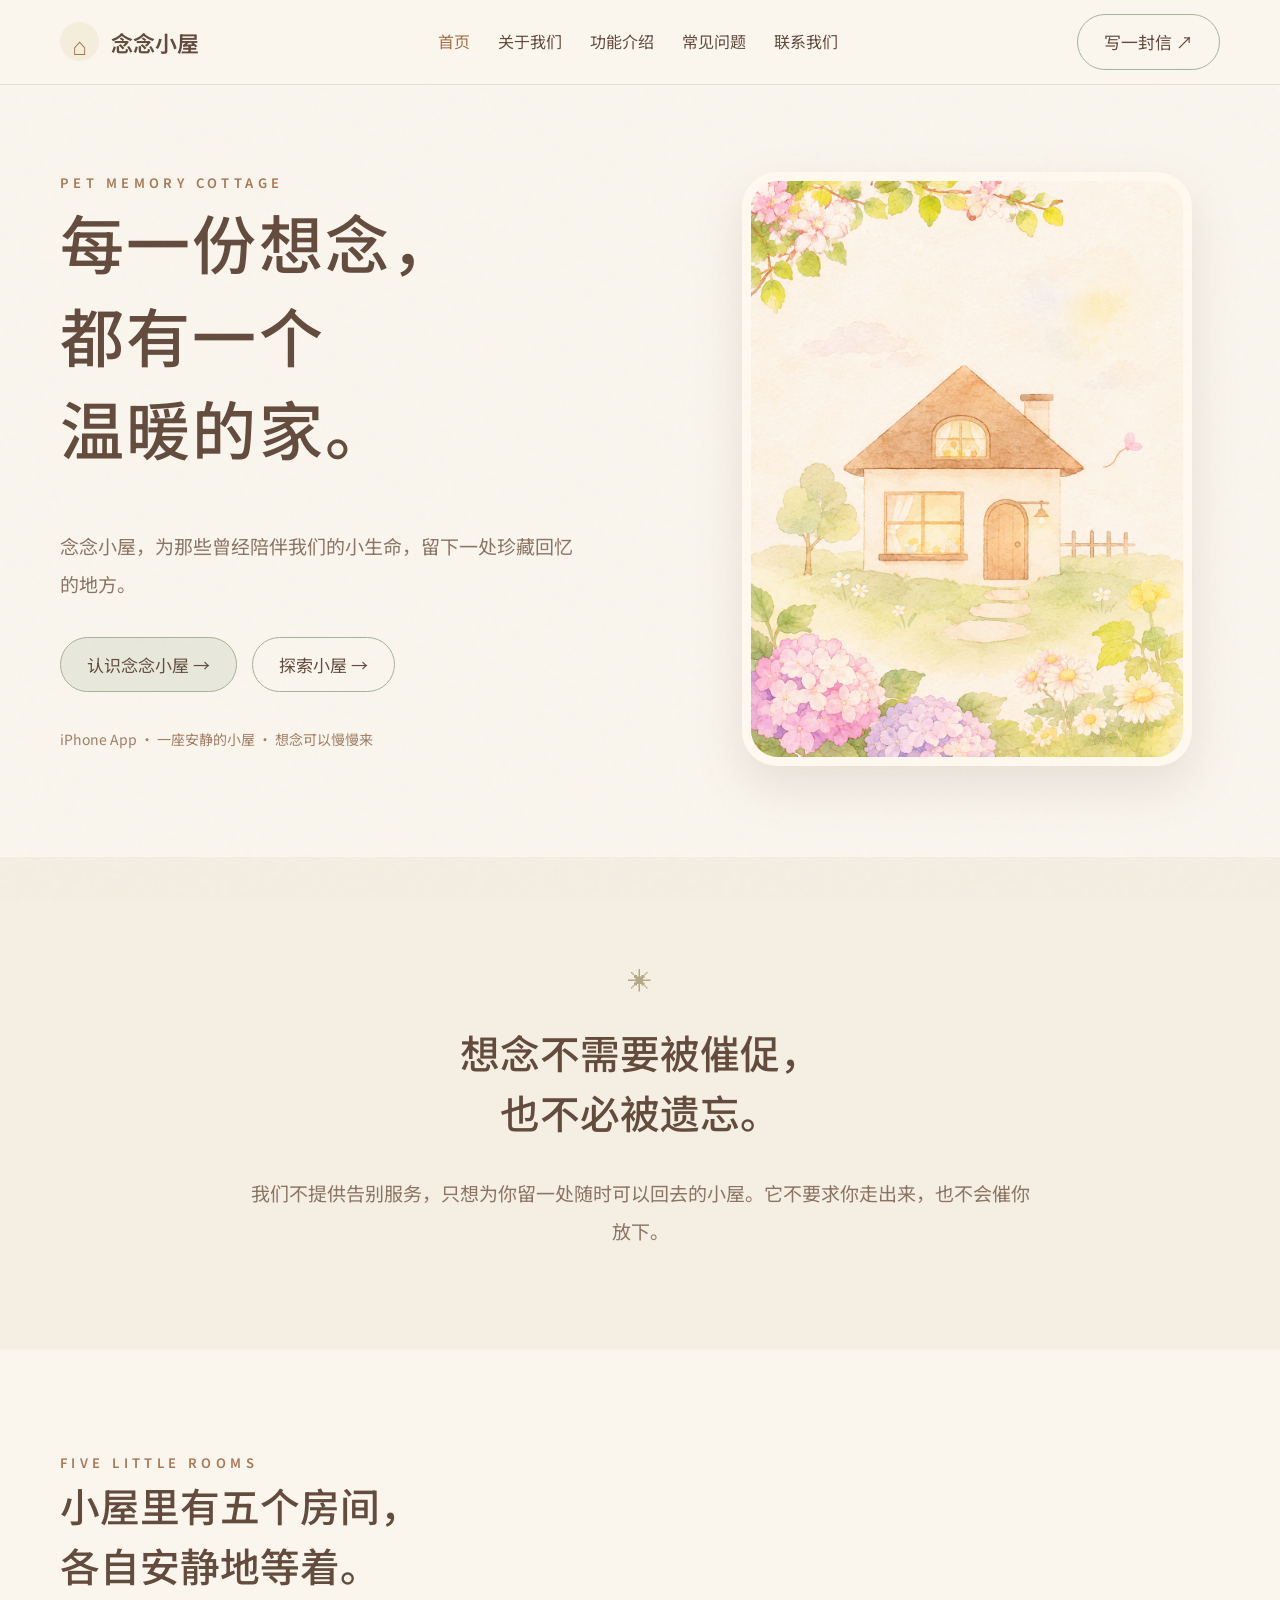
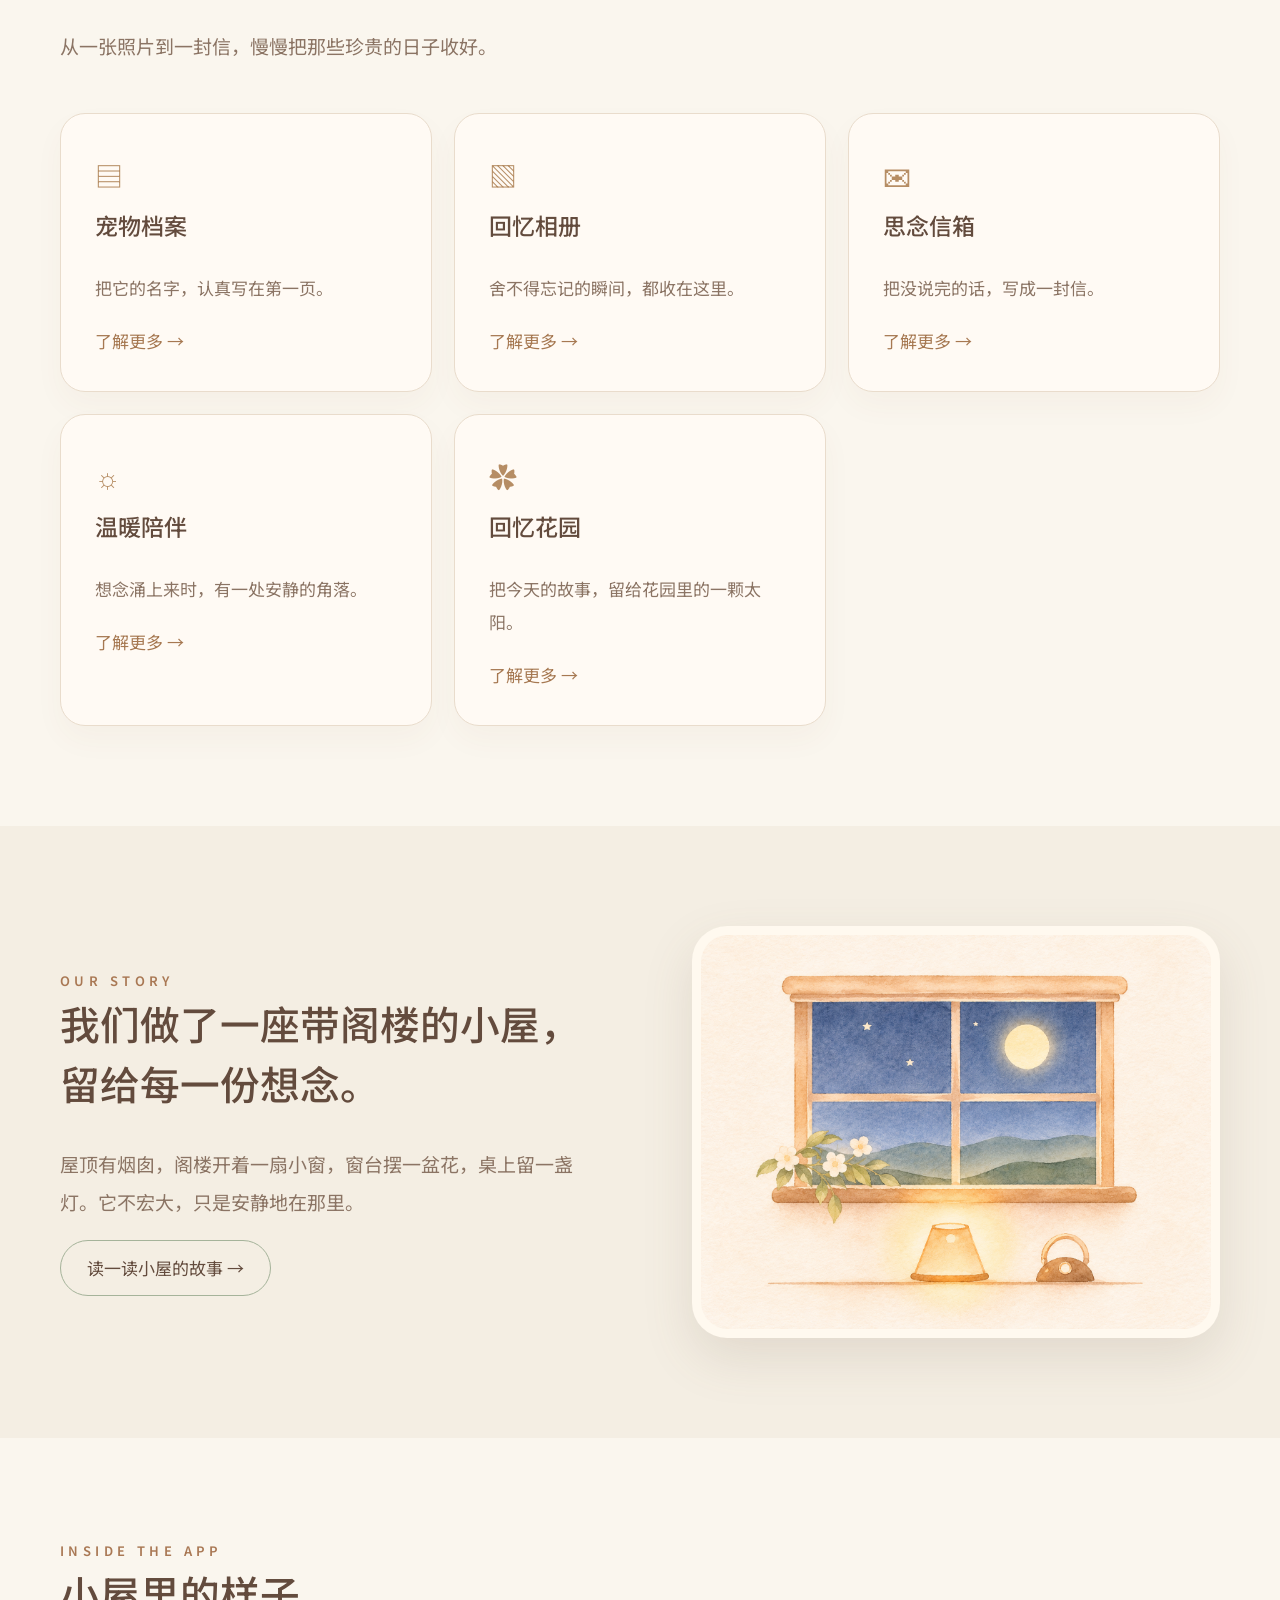
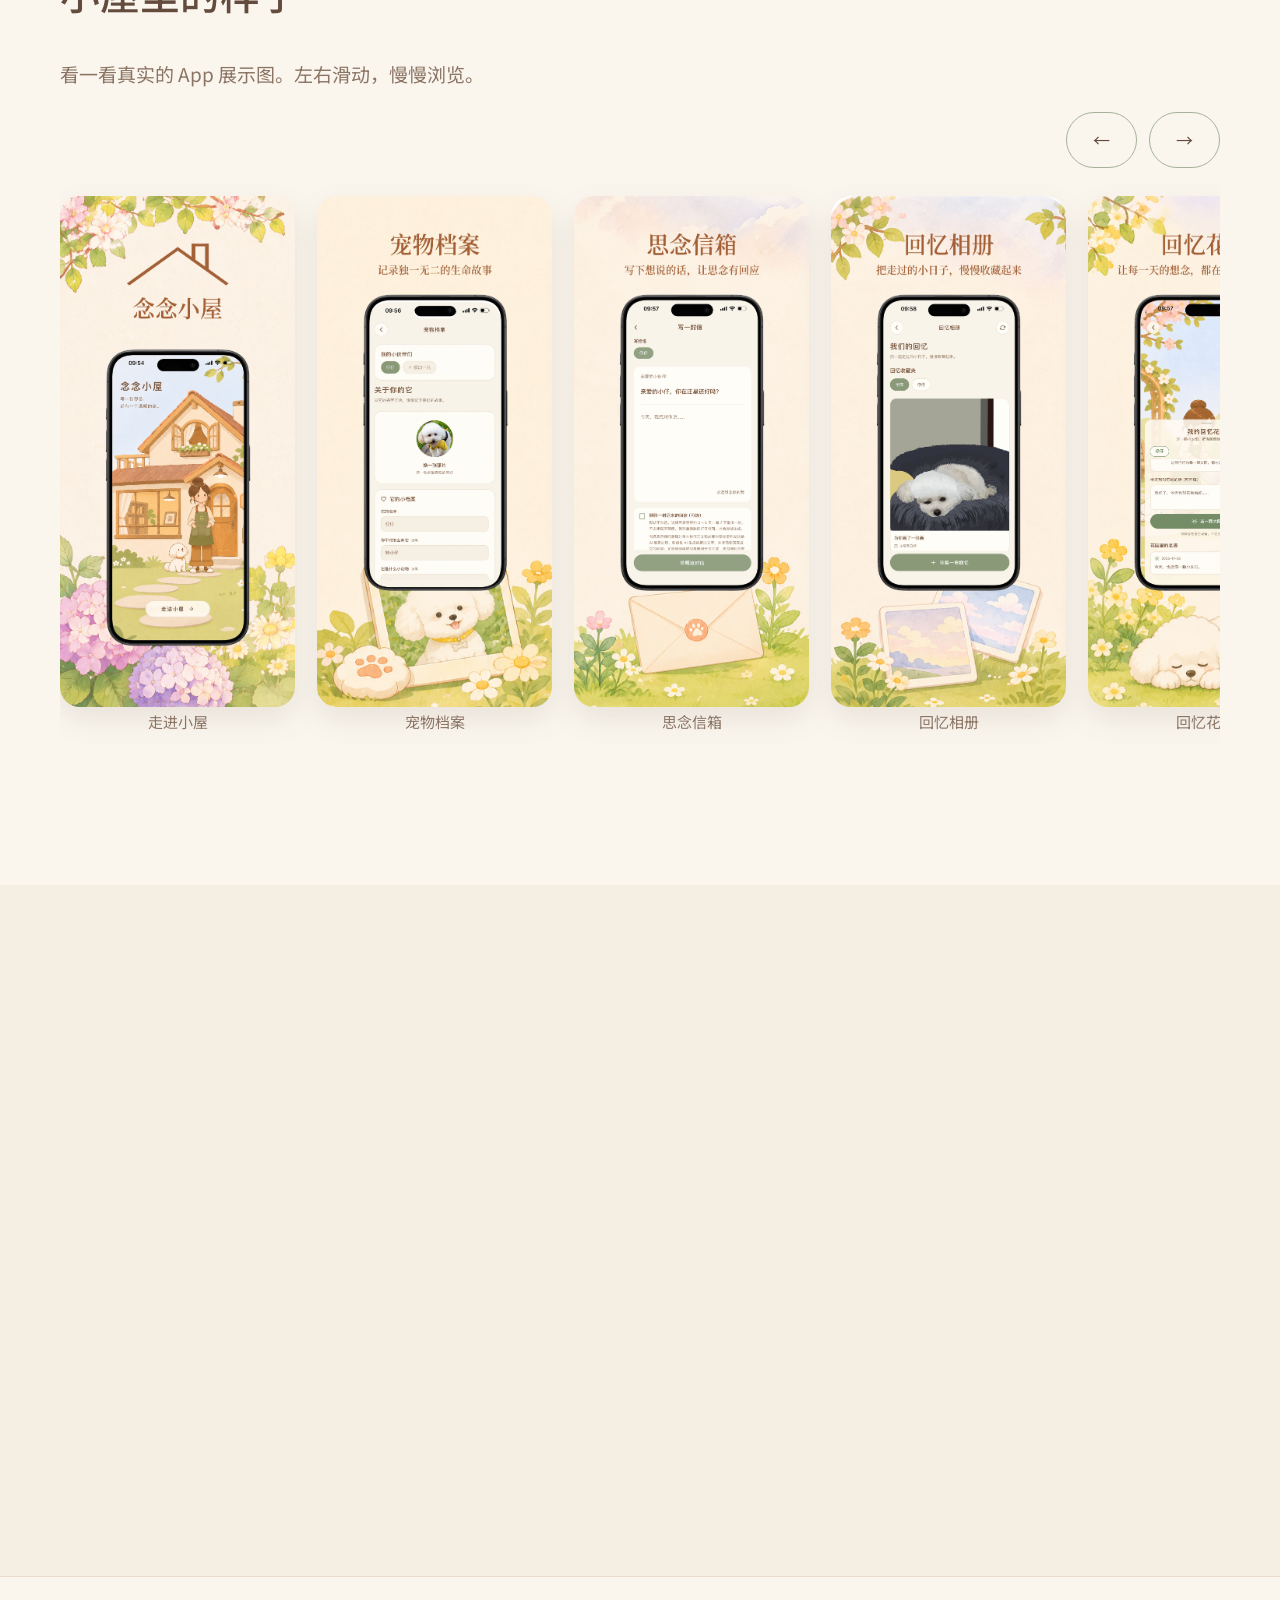
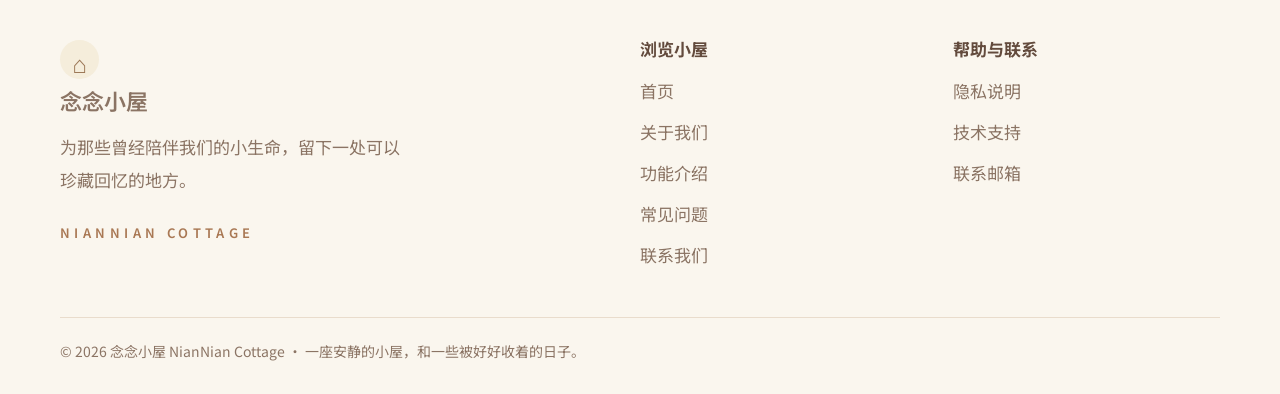
==== commit 0fb8809d: "Add files via upload" ====
--- a/index.html
+++ b/index.html
@@ -1,431 +1 @@
-
-<!DOCTYPE html>
-<html lang="zh-CN">
-<head>
-<meta charset="UTF-8">
-<meta name="viewport" content="width=device-width,initial-scale=1">
-<title>念念小屋 | NianNian Cottage</title>
-<meta name="description" content="每一份想念，都有一个温暖的家。">
-<style>
-:root {
-  --paper:#fff8ef;
-  --ink:#65554a;
-  --muted:#8b7d71;
-  --sage:#83977d;
-}
-* {box-sizing:border-box}
-html {scroll-behavior:smooth}
-body {
-  margin:0;
-  background:var(--paper);
-  color:var(--ink);
-  font-family:"Noto Serif SC","Songti SC","Microsoft YaHei",serif;
-}
-a {color:inherit;text-decoration:none}
-header {
-  max-width:1150px;
-  margin:auto;
-  padding:24px 28px;
-  display:flex;
-  align-items:center;
-  justify-content:space-between;
-}
-.logo {font-size:19px;letter-spacing:3px}
-nav {display:flex;gap:26px}
-nav a {font-size:13px;color:var(--muted)}
-nav a:hover {color:var(--sage)}
-.hero {
-  max-width:1150px;
-  margin:auto;
-  min-height:680px;
-  padding:45px 35px 90px;
-  display:grid;
-  grid-template-columns:0.9fr 1.1fr;
-  align-items:center;
-  gap:30px;
-  position:relative;
-}
-.hero-copy {
-  position:relative;
-  z-index:2;
-  animation:rise 1.5s ease both;
-}
-.eyebrow {
-  font-size:11px;
-  letter-spacing:3px;
-  color:var(--sage);
-}
-h1 {
-  font-size:clamp(40px,5vw,65px);
-  font-weight:500;
-  letter-spacing:6px;
-  margin:18px 0 8px;
-}
-.english {
-  font-size:12px;
-  letter-spacing:4px;
-  color:var(--muted);
-}
-.tagline {
-  font-size:clamp(17px,2vw,22px);
-  margin:45px 0 15px;
-  line-height:1.8;
-}
-.description {
-  font-size:14px;
-  line-height:2.5;
-  color:var(--muted);
-}
-.button {
-  display:inline-block;
-  margin-top:25px;
-  background:var(--sage);
-  color:white;
-  border-radius:30px;
-  padding:12px 32px;
-  font-size:13px;
-  transition:transform .3s,background .3s;
-}
-.button:hover {
-  transform:translateY(-3px);
-  background:#70876e;
-}
-.hero-art {
-  width:100%;
-  max-width:560px;
-  justify-self:center;
-}
-.hero-art img {
-  width:100%;
-  height:auto;
-  display:block;
-  mix-blend-mode:multiply;
-  animation:rise 1.7s ease both;
-}
-.petals {
-  position:absolute;
-  inset:0;
-  overflow:hidden;
-  pointer-events:none;
-}
-.petal {
-  position:absolute;
-  top:-25px;
-  width:10px;
-  height:15px;
-  background:#eebcba;
-  opacity:.5;
-  border-radius:80% 10% 70% 15%;
-  animation:fall linear infinite;
-}
-.section {
-  max-width:1050px;
-  margin:auto;
-  padding:105px 28px;
-  text-align:center;
-}
-.section h2,.night h2 {
-  font-size:clamp(24px,3vw,33px);
-  font-weight:500;
-  letter-spacing:2px;
-}
-.section p,.night p {
-  font-size:14px;
-  color:var(--muted);
-  line-height:2.8;
-}
-.cards {
-  display:grid;
-  grid-template-columns:repeat(3,1fr);
-  gap:20px;
-  margin-top:50px;
-  text-align:left;
-}
-.card {
-  background:#fffdf9;
-  border:1px solid #e9dfd1;
-  border-radius:20px;
-  padding:35px 28px;
-}
-.card small {
-  font-size:11px;
-  color:var(--sage);
-  letter-spacing:2px;
-}
-.card h3 {
-  font-size:19px;
-  font-weight:500;
-}
-.card p {font-size:13px}
-.night {
-  background:#f6f0e7;
-  padding:90px 28px;
-}
-.night-inner {
-  max-width:1050px;
-  margin:auto;
-  display:grid;
-  grid-template-columns:1.1fr .9fr;
-  align-items:center;
-  gap:60px;
-}
-.night-art {position:relative}
-.night-art img {
-  display:block;
-  width:100%;
-  height:auto;
-  mix-blend-mode:multiply;
-}
-.night-glow {
-  position:absolute;
-  left:43%;
-  top:62%;
-  width:24%;
-  aspect-ratio:1;
-  border-radius:50%;
-  background:radial-gradient(
-    circle,
-    rgba(255,209,128,.2),
-    transparent 70%
-  );
-  filter:blur(13px);
-  pointer-events:none;
-  animation:glow 5s ease-in-out infinite;
-}
-footer {
-  padding:50px 20px;
-  text-align:center;
-  color:var(--muted);
-  font-size:12px;
-}
-.footer-links {
-  display:flex;
-  justify-content:center;
-  gap:25px;
-  margin-bottom:20px;
-}
-.reveal {
-  opacity:0;
-  transform:translateY(24px);
-  transition:opacity 1s ease,transform 1s ease;
-}
-.reveal.visible {
-  opacity:1;
-  transform:none;
-}
-@keyframes rise {
-  from {opacity:0;transform:translateY(25px)}
-  to {opacity:1;transform:translateY(0)}
-}
-@keyframes fall {
-  0% {
-    transform:translate(0,-30px) rotate(0deg);
-    opacity:0;
-  }
-  15% {opacity:.5}
-  85% {opacity:.4}
-  100% {
-    transform:translate(75px,730px) rotate(250deg);
-    opacity:0;
-  }
-}
-@keyframes glow {
-  0%,100% {opacity:.5}
-  50% {opacity:1}
-}
-@media(max-width:760px) {
-  header {padding:20px}
-  .logo {font-size:15px}
-  nav {gap:14px}
-  nav a {font-size:11px}
-  .hero {
-    grid-template-columns:1fr;
-    text-align:center;
-    min-height:auto;
-    padding:65px 20px 70px;
-  }
-  .hero-art {max-width:440px}
-  .tagline {margin-top:30px}
-  .section {padding:75px 22px}
-  .cards {grid-template-columns:1fr}
-  .night {padding:70px 22px}
-  .night-inner {
-    grid-template-columns:1fr;
-    gap:25px;
-  }
-  .night-copy {text-align:center}
-}
-@media(prefers-reduced-motion:reduce) {
-  *,*::before,*::after {
-    animation:none!important;
-    transition:none!important;
-    scroll-behavior:auto!important;
-  }
-  .reveal {opacity:1;transform:none}
-}
-</style>
-</head>
-<body>
-
-<header>
-  <a class="logo" href="#home">念念小屋</a>
-  <nav>
-    <a href="#about">关于我们</a>
-    <a href="#features">小屋里</a>
-    <a href="#letters">思念信箱</a>
-  </nav>
-</header>
-
-<main>
-  <section class="hero" id="home">
-    <div class="petals" aria-hidden="true"></div>
-
-    <div class="hero-copy">
-      <p class="eyebrow">A LITTLE PLACE FOR MEMORIES</p>
-      <h1>念念小屋</h1>
-      <p class="english">NIANNIAN COTTAGE</p>
-      <p class="tagline">
-        每一份想念，都有一个温暖的家。
-      </p>
-      <p class="description">
-        为那些曾经陪伴我们的小生命，<br>
-        留下一处珍藏回忆的地方。
-      </p>
-      <a class="button" href="#about">走进小屋</a>
-    </div>
-
-    <div class="hero-art">
-      <img
-        src="cottage.png"
-        alt="春日花园里的念念小屋"
-      >
-    </div>
-  </section>
-
-  <section class="section reveal" id="about">
-    <p class="eyebrow">OUR STORY</p>
-    <h2>有些陪伴，从未真正离开</h2>
-    <p>
-      记得第一次相遇，<br>
-      也记得一起度过的平凡日子。<br><br>
-      念念小屋，是一处安静的角落。<br>
-      在这里，想念可以慢慢说，<br>
-      回忆可以被好好收藏。
-    </p>
-  </section>
-
-  <section class="section" id="features">
-    <div class="reveal">
-      <p class="eyebrow">INSIDE THE COTTAGE</p>
-      <h2>小屋里的温柔日常</h2>
-    </div>
-
-    <div class="cards">
-      <article class="card reveal">
-        <small>01 / MEMORIES</small>
-        <h3>珍藏回忆</h3>
-        <p>
-          记下它的名字与故事，
-          收藏舍不得忘记的瞬间。
-        </p>
-      </article>
-
-      <article class="card reveal">
-        <small>02 / LETTERS</small>
-        <h3>思念信箱</h3>
-        <p>
-          把来不及说的话写成信，
-          让想念有安放的地方。
-        </p>
-      </article>
-
-      <article class="card reveal">
-        <small>03 / GARDEN</small>
-        <h3>回忆花园</h3>
-        <p>
-          分享那些温柔的故事，
-          为小生命送上一朵花。
-        </p>
-      </article>
-    </div>
-  </section>
-
-  <section class="night" id="letters">
-    <div class="night-inner">
-      <div class="night-art reveal">
-        <img
-          src="window-night.png"
-          alt="月光下温暖的窗边"
-          loading="lazy"
-        >
-        <div class="night-glow"></div>
-      </div>
-
-      <div class="night-copy reveal">
-        <p class="eyebrow">A LETTER TO YOU</p>
-        <h2>想念你的夜晚</h2>
-        <p>
-          月光落在窗边，灯还亮着。<br>
-          那些没有说完的话，<br>
-          可以慢慢写进一封信里。
-        </p>
-      </div>
-    </div>
-  </section>
-</main>
-
-<footer>
-  <div class="footer-links">
-    <a href="privacy.html">隐私政策</a>
-    <a href="support.html">用户支持</a>
-  </div>
-  <div>© 2026 NianNian Cottage</div>
-</footer>
-
-<script>
-const reduceMotion = window.matchMedia(
-  "(prefers-reduced-motion: reduce)"
-).matches;
-
-// 轻柔花瓣动画
-if (!reduceMotion) {
-  const holder = document.querySelector(".petals");
-
-  for (let i = 0; i < 7; i++) {
-    const petal = document.createElement("span");
-    petal.className = "petal";
-
-    petal.style.left =
-      (8 + Math.random() * 84) + "%";
-
-    petal.style.animationDuration =
-      (14 + Math.random() * 9) + "s";
-
-    petal.style.animationDelay =
-      (-Math.random() * 22) + "s";
-
-    holder.appendChild(petal);
-  }
-}
-
-// 页面滚动淡入
-const elements = document.querySelectorAll(".reveal");
-
-if ("IntersectionObserver" in window && !reduceMotion) {
-  const observer = new IntersectionObserver(entries => {
-    entries.forEach(entry => {
-      if (entry.isIntersecting) {
-        entry.target.classList.add("visible");
-        observer.unobserve(entry.target);
-      }
-    });
-  }, { threshold: 0.12 });
-
-  elements.forEach(el => observer.observe(el));
-} else {
-  elements.forEach(el => el.classList.add("visible"));
-}
-</script>
-
-</body>
-</html>
+<!doctype html><html lang="zh-CN"><head><meta charset="utf-8"><meta name="viewport" content="width=device-width,initial-scale=1"><meta name="theme-color" content="#faf6ee"><meta name="description" content="念念小屋，一座安静的宠物回忆小屋。珍藏故事、相片和思念。"><title>首页 · 念念小屋</title><link rel="stylesheet" href="style.css"></head><body><div class="intro" aria-label="欢迎来到念念小屋"><button class="intro-skip" type="button">跳过动画</button><div class="intro-inner"><img class="intro-house" src="cottage.png" alt="水彩春日小屋"><div class="intro-title">念念小屋</div><div class="intro-sub">每一份想念，都有一个温暖的家。</div></div></div><header class="nav"><div class="wrap navin"><a class="brand" href="index.html"><span class="brandmark" aria-hidden="true">⌂</span>念念小屋</a><nav class="navlinks" aria-label="主导航"><a class="active" href="index.html">首页</a><a class="" href="about.html">关于我们</a><a class="" href="features.html">功能介绍</a><a class="" href="faq.html">常见问题</a><a class="" href="contact.html">联系我们</a></nav><a class="pill" href="contact.html">写一封信 ↗</a><button class="menu" aria-label="展开导航" type="button">☰</button></div></header><main><section class="wrap hero"><div class="reveal"><div class="eyebrow">PET MEMORY COTTAGE</div><h1>每一份想念，<br>都有一个<br>温暖的家。</h1><p class="lead">念念小屋，为那些曾经陪伴我们的小生命，留下一处珍藏回忆的地方。</p><div class="hero-actions"><a class="btn primary" href="about.html">认识念念小屋 →</a><a class="btn" href="features.html">探索小屋 →</a></div><p style="color:#a17d62;font-size:14px">iPhone App · 一座安静的小屋 · 想念可以慢慢来</p></div><div class="artframe reveal"><img src="cottage.png" alt="春日水彩小屋，花朵簇拥着温暖的房子"></div></section><section class="section alt center"><div class="wrap reveal"><div class="divider-flower">✳</div><h2>想念不需要被催促，<br>也不必被遗忘。</h2><p class="lead">我们不提供告别服务，只想为你留一处随时可以回去的小屋。它不要求你走出来，也不会催你放下。</p></div></section><section class="section"><div class="wrap"><div class="reveal"><div class="eyebrow">FIVE LITTLE ROOMS</div><h2>小屋里有五个房间，<br>各自安静地等着。</h2><p class="lead">从一张照片到一封信，慢慢把那些珍贵的日子收好。</p></div><div class="cards"><a class="card reveal" href="features.html#profile"><div class="symbol">▤</div><h3>宠物档案</h3><p>把它的名字，认真写在第一页。</p><p style="margin-top:20px;color:#a67851">了解更多 →</p></a><a class="card reveal" href="features.html#album"><div class="symbol">▧</div><h3>回忆相册</h3><p>舍不得忘记的瞬间，都收在这里。</p><p style="margin-top:20px;color:#a67851">了解更多 →</p></a><a class="card reveal" href="features.html#letter"><div class="symbol">✉</div><h3>思念信箱</h3><p>把没说完的话，写成一封信。</p><p style="margin-top:20px;color:#a67851">了解更多 →</p></a><a class="card reveal" href="features.html#companion"><div class="symbol">☼</div><h3>温暖陪伴</h3><p>想念涌上来时，有一处安静的角落。</p><p style="margin-top:20px;color:#a67851">了解更多 →</p></a><a class="card reveal" href="features.html#garden"><div class="symbol">✿</div><h3>回忆花园</h3><p>把今天的故事，留给花园里的一颗太阳。</p><p style="margin-top:20px;color:#a67851">了解更多 →</p></a></div></div></section><section class="section alt"><div class="wrap split"><div class="reveal"><div class="eyebrow">OUR STORY</div><h2>我们做了一座带阁楼的小屋，<br>留给每一份想念。</h2><p class="lead">屋顶有烟囱，阁楼开着一扇小窗，窗台摆一盆花，桌上留一盏灯。它不宏大，只是安静地在那里。</p><a class="btn" href="about.html">读一读小屋的故事 →</a></div><div class="artframe reveal"><img src="window-night.png" alt="水彩月夜窗边，灯光温暖"></div></div></section><section class="section"><div class="wrap"><div class="reveal"><div class="eyebrow">INSIDE THE APP</div><h2>小屋里的样子</h2><p class="lead">看一看真实的 App 展示图。左右滑动，慢慢浏览。</p><div style="display:flex;gap:12px;justify-content:flex-end"><button class="pill" data-scroll="-1" aria-label="上一张">←</button><button class="pill" data-scroll="1" aria-label="下一张">→</button></div></div><div class="screens"><div class="screen"><img src="app-1.png" alt="念念小屋 App 展示图 1" loading="lazy"><p>走进小屋</p></div><div class="screen"><img src="app-2.png" alt="念念小屋 App 展示图 2" loading="lazy"><p>宠物档案</p></div><div class="screen"><img src="app-3.png" alt="念念小屋 App 展示图 3" loading="lazy"><p>思念信箱</p></div><div class="screen"><img src="app-4.png" alt="念念小屋 App 展示图 4" loading="lazy"><p>回忆相册</p></div><div class="screen"><img src="app-5.png" alt="念念小屋 App 展示图 5" loading="lazy"><p>回忆花园</p></div></div></div></section><section class="section alt"><div class="wrap softpanel reveal"><div class="divider-flower">✿</div><h2>更多故事，在小屋里等你。</h2><p class="lead">没有急着抵达的终点，只有属于你和它的时光。</p><div class="hero-actions" style="justify-content:center"><a class="btn primary" href="features.html">了解全部功能 →</a><a class="btn" href="faq.html">看看常见问题 →</a></div><p style="font-size:14px;color:var(--muted)">正式下载链接将在 App 上架后更新。</p></div></section></main><footer class="footer"><div class="wrap"><div class="footergrid"><div><a class="brand" href="index.html"><span class="brandmark">⌂</span>念念小屋</a><p style="color:var(--muted);max-width:350px">为那些曾经陪伴我们的小生命，留下一处可以珍藏回忆的地方。</p><span class="eyebrow">NIANNIAN COTTAGE</span></div><div><strong>浏览小屋</strong><a href="index.html">首页</a><a href="about.html">关于我们</a><a href="features.html">功能介绍</a><a href="faq.html">常见问题</a><a href="contact.html">联系我们</a></div><div><strong>帮助与联系</strong><a href="privacy.html">隐私说明</a><a href="contact.html">技术支持</a><a href="mailto:nianniancottage@yeah.net">联系邮箱</a></div></div><div class="copyright">© 2026 念念小屋 NianNian Cottage · 一座安静的小屋，和一些被好好收着的日子。</div></div></footer><script src="script.js" defer></script></body></html>
--- a/style.css
+++ b/style.css
@@ -0,0 +1,2 @@
+@import url('https://fonts.googleapis.com/css2?family=Noto+Sans+SC:wght@400;500;600&display=swap');
+:root{--cream:#faf6ee;--paper:#fffaf2;--ink:#634b3d;--muted:#8b7464;--sage:#8c9f80;--line:#e9dccc;--gold:#eac995}*{box-sizing:border-box}html{scroll-behavior:smooth}body{margin:0;background:var(--cream);color:var(--ink);font-family:'Noto Sans SC','Microsoft YaHei',sans-serif;font-size:17px;line-height:1.95}body:before{content:'';position:fixed;inset:0;pointer-events:none;opacity:.13;background-image:url('data:image/svg+xml,%3Csvg viewBox="0 0 180 180" xmlns="http://www.w3.org/2000/svg"%3E%3Cfilter id="n"%3E%3CfeTurbulence type="fractalNoise" baseFrequency=".65" numOctaves="3" stitchTiles="stitch"/%3E%3C/filter%3E%3Crect width="100%25" height="100%25" filter="url(%23n)" opacity=".22"/%3E%3C/svg%3E');z-index:20}a{color:inherit;text-decoration:none}button{font:inherit;cursor:pointer}img{max-width:100%;display:block}.wrap{width:min(1160px,calc(100% - 56px));margin:auto}.nav{position:sticky;top:0;z-index:30;background:#faf6eef2;backdrop-filter:blur(16px);border-bottom:1px solid var(--line)}.navin{height:84px;display:flex;align-items:center;justify-content:space-between;gap:20px}.brand{display:flex;align-items:center;gap:12px;font-size:22px;font-weight:600;white-space:nowrap}.brandmark{width:39px;height:39px;border-radius:50%;background:#f5eddb;display:grid;place-items:center;color:#9b7655;font-size:24px}.navlinks{display:flex;gap:28px;align-items:center}.navlinks a{font-size:16px;white-space:nowrap;transition:color .25s}.navlinks a:hover,.navlinks a.active{color:#a66e45}.pill,.btn{border:1px solid #a5b39a;border-radius:50px;padding:10px 26px;background:transparent;color:var(--ink);display:inline-flex;gap:10px;align-items:center;justify-content:center;transition:transform .25s,background .25s}.pill:hover,.btn:hover{transform:translateY(-3px);background:#eef0e4}.btn.primary{background:#e8e9dc}.menu{display:none;border:0;background:none;font-size:28px;color:var(--ink)}h1,h2,h3,p{margin-top:0}h1{font-size:clamp(42px,5vw,70px);line-height:1.45;letter-spacing:.035em;font-weight:500}h2{font-size:clamp(30px,3.1vw,43px);line-height:1.5;font-weight:500}h3{font-size:23px;font-weight:500}.eyebrow{font-size:13px;letter-spacing:.34em;color:#a97854;font-weight:600}.lead{font-size:19px;color:var(--muted);line-height:2}.hero{padding:85px 0 90px;min-height:720px;display:grid;grid-template-columns:1.05fr .95fr;gap:8%;align-items:center}.hero .lead{max-width:530px}.hero-actions{display:flex;gap:15px;flex-wrap:wrap;margin:34px 0}.artframe{padding:9px;border-radius:35px;background:#fff9ef;box-shadow:0 20px 50px #78634c25;overflow:hidden}.artframe img{width:100%;border-radius:27px}.hero .artframe{max-width:450px;justify-self:center;animation:float 7s ease-in-out infinite}.section{padding:100px 0}.section.alt{background:#f4eee3}.center{text-align:center}.center .lead{max-width:790px;margin:0 auto}.divider-flower{color:#b5a887;font-size:24px;margin-bottom:18px}.cards{display:grid;grid-template-columns:repeat(3,1fr);gap:22px;margin-top:48px}.card{background:#fffaf4;border:1px solid var(--line);border-radius:25px;padding:34px;box-shadow:0 14px 30px #73583c0a;transition:transform .3s}.card:hover{transform:translateY(-6px)}.card .symbol{font-size:28px;color:#b68d64}.card p{color:var(--muted);margin:0}.split{display:grid;grid-template-columns:1fr 1fr;gap:9%;align-items:center}.split .artframe{max-width:560px}.softpanel{background:#f1efe3;border:1px solid #dcdcca;border-radius:34px;padding:65px 45px;text-align:center}.screens{display:flex;gap:22px;overflow-x:auto;scroll-snap-type:x mandatory;padding:28px 5px 34px;scrollbar-color:#b5b99f transparent}.screen{min-width:235px;width:235px;scroll-snap-align:start}.screen img{border-radius:20px;box-shadow:0 12px 28px #78634c20}.screen p{text-align:center;color:var(--muted);font-size:15px}.pagehead{padding:85px 0 75px;background:linear-gradient(150deg,#f7f0e5,#faf6ee)}.pagehead .lead{max-width:760px}.prose{max-width:780px}.prose p{font-size:19px;color:var(--muted)}.feature{display:grid;grid-template-columns:1fr .9fr;gap:8%;align-items:center;padding:75px 0;border-bottom:1px solid var(--line)}.feature:nth-child(even) .feature-img{order:-1}.feature-img img{max-height:630px;object-fit:contain;margin:auto;border-radius:24px;box-shadow:0 15px 35px #6b4f3520}.checks{padding-left:1.2em;color:var(--muted)}.checks li{margin:8px 0}.faq{max-width:900px;margin:auto}.faq details{border-bottom:1px solid var(--line);padding:20px 0}.faq summary{cursor:pointer;font-size:21px;list-style:none;display:flex;justify-content:space-between;gap:20px}.faq summary:after{content:'+';color:#9cae8d}.faq details[open] summary:after{content:'−'}.faq details p{color:var(--muted);font-size:17px;padding-right:35px}.contactbox{max-width:780px;margin:auto;background:var(--paper);border:1px solid var(--line);border-radius:30px;padding:55px 30px;text-align:center;box-shadow:0 15px 35px #7b5c3910}.contactbox .email{font-size:clamp(19px,3vw,30px);overflow-wrap:anywhere}.footer{border-top:1px solid var(--line);padding:55px 0 28px}.footergrid{display:grid;grid-template-columns:2fr 1fr 1fr;gap:45px}.footer a{display:block;margin:8px 0;color:var(--muted)}.copyright{border-top:1px solid var(--line);padding-top:20px;margin-top:38px;color:var(--muted);font-size:14px}.reveal{opacity:0;transform:translateY(25px);transition:opacity .8s,transform .8s}.reveal.visible{opacity:1;transform:none}@keyframes float{50%{transform:translateY(-11px)}}.intro{position:fixed;inset:0;z-index:100;background:#faf5e9;display:grid;place-items:center;transition:opacity 1s,visibility 1s}.intro.done{opacity:0;visibility:hidden;pointer-events:none}.intro-inner{text-align:center;position:relative;padding:24px}.intro-house{width:min(250px,52vw);height:220px;object-fit:cover;object-position:center 45%;border-radius:130px 130px 20px 20px;opacity:0;transform:translateY(22px) scale(.95);animation:introshow 1.7s .25s forwards}.intro-title{font-size:clamp(29px,5vw,45px);letter-spacing:.13em;margin:24px 0 8px;opacity:0;animation:introshow 1.2s 1s forwards}.intro-sub{color:var(--muted);font-size:17px;opacity:0;animation:introshow 1.2s 1.5s forwards}.intro-skip{position:absolute;right:25px;top:25px;border:1px solid var(--line);background:transparent;border-radius:25px;padding:6px 16px;color:var(--muted)}@keyframes introshow{to{opacity:1;transform:none}}.petal{position:fixed;top:-40px;width:12px;height:17px;border-radius:80% 15% 80% 20%;background:#f2bec6;opacity:.6;pointer-events:none;z-index:21;animation:fall linear forwards}@keyframes fall{to{transform:translate(80px,110vh) rotate(450deg);opacity:0}}@media(max-width:850px){.navin{height:70px}.menu{display:block}.navlinks{display:none;position:absolute;top:70px;left:0;right:0;background:var(--paper);padding:20px 28px;box-shadow:0 20px 25px #58442c15;flex-direction:column;align-items:stretch}.navlinks.open{display:flex}.nav .pill{display:none}.hero,.split,.feature{grid-template-columns:1fr;gap:40px}.hero{padding:65px 0;min-height:auto}.hero .artframe{max-width:420px}.cards{grid-template-columns:repeat(2,1fr)}.feature:nth-child(even) .feature-img{order:0}.footergrid{grid-template-columns:1fr 1fr}.footergrid>div:first-child{grid-column:1/-1}}@media(max-width:560px){.wrap{width:min(100% - 34px,1160px)}body{font-size:16px}.section{padding:65px 0}.hero{padding:50px 0}.cards{grid-template-columns:1fr}.card{padding:27px}.softpanel{padding:40px 22px}.pagehead{padding:58px 0}.feature{padding:48px 0}.screen{min-width:200px;width:200px}.footergrid{gap:20px}.lead,.prose p{font-size:17px}}@media(prefers-reduced-motion:reduce){*,*:before,*:after{animation:none!important;transition:none!important;scroll-behavior:auto!important}.reveal{opacity:1;transform:none}.intro{display:none}}
